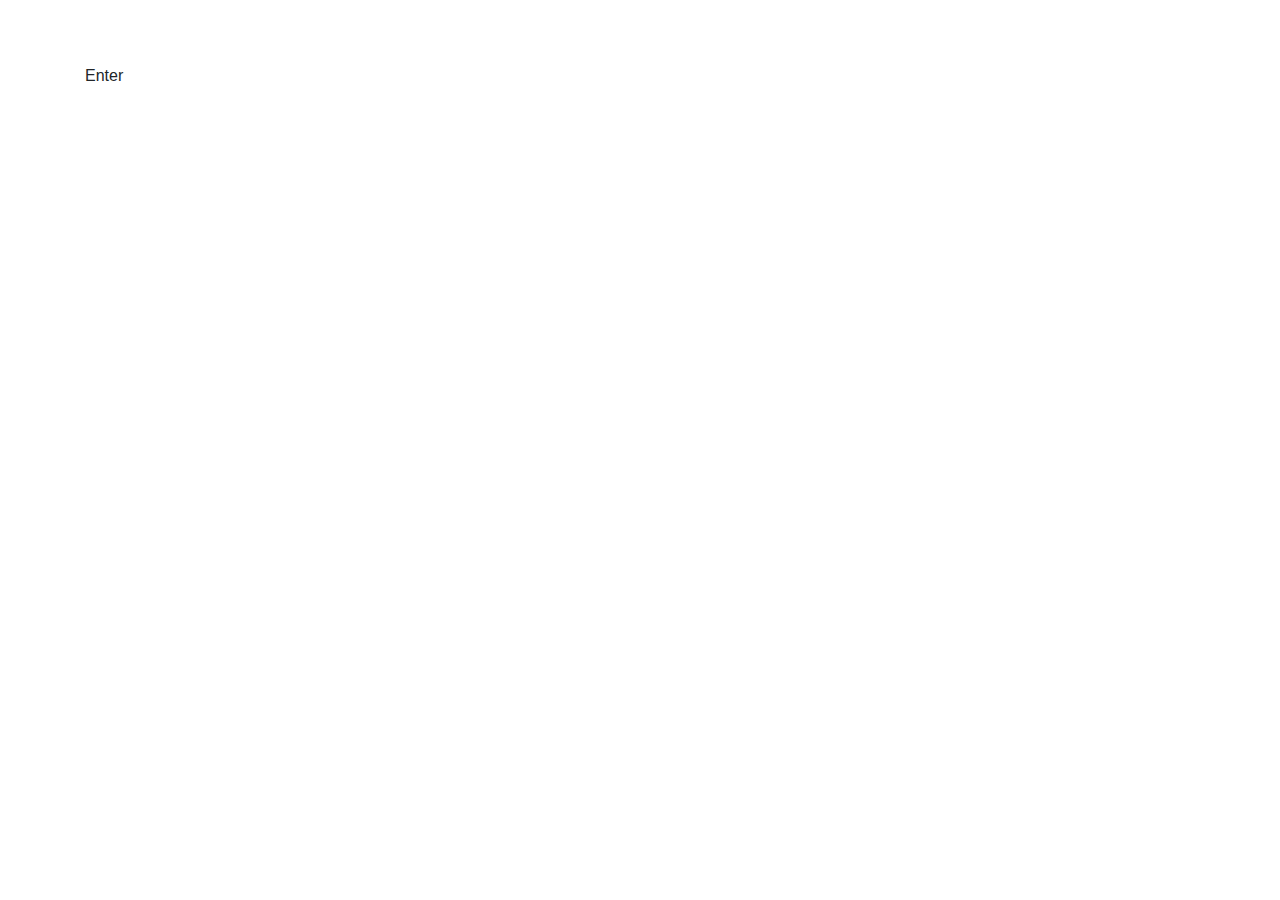
==== index.html @ bea9dc43 "Update index.html" ====
<!DOCTYPE html>
<html lang="en" >
<head>
  <meta charset="UTF-8">
  <title>About the "Horrifying Sculptures"</title>
  <link rel='stylesheet' href='https://fonts.googleapis.com/css?family=Source+Code+Pro'>
<link rel='stylesheet' href='https://cdnjs.cloudflare.com/ajax/libs/twitter-bootstrap/4.0.0-beta.2/css/bootstrap.css'><link rel="stylesheet" href="mail/style.css">



       <html lang="en" {IF CLASSES}class="classes"{/IF}>



  <meta charset="UTF-8">

      
  
      
   
  </head>

<body>



  <div class="stelle bianche"></div>
        <div class="stelle giganti"></div>
<div class="container py-5">
  <div class="output" id="output">
    <h1 class="cursor"></h1>
    <p></p>
  </div>
  <div class="bob" onclick="https://khipumancer.github.io/horripilante.html';">Enter</div>
</div>
</body>
</html>
<!-- partial -->
  <script src='https://cdnjs.cloudflare.com/ajax/libs/jquery/3.2.1/jquery.min.js'></script><script  src="mail/script.js"></script>

</body>
</html>
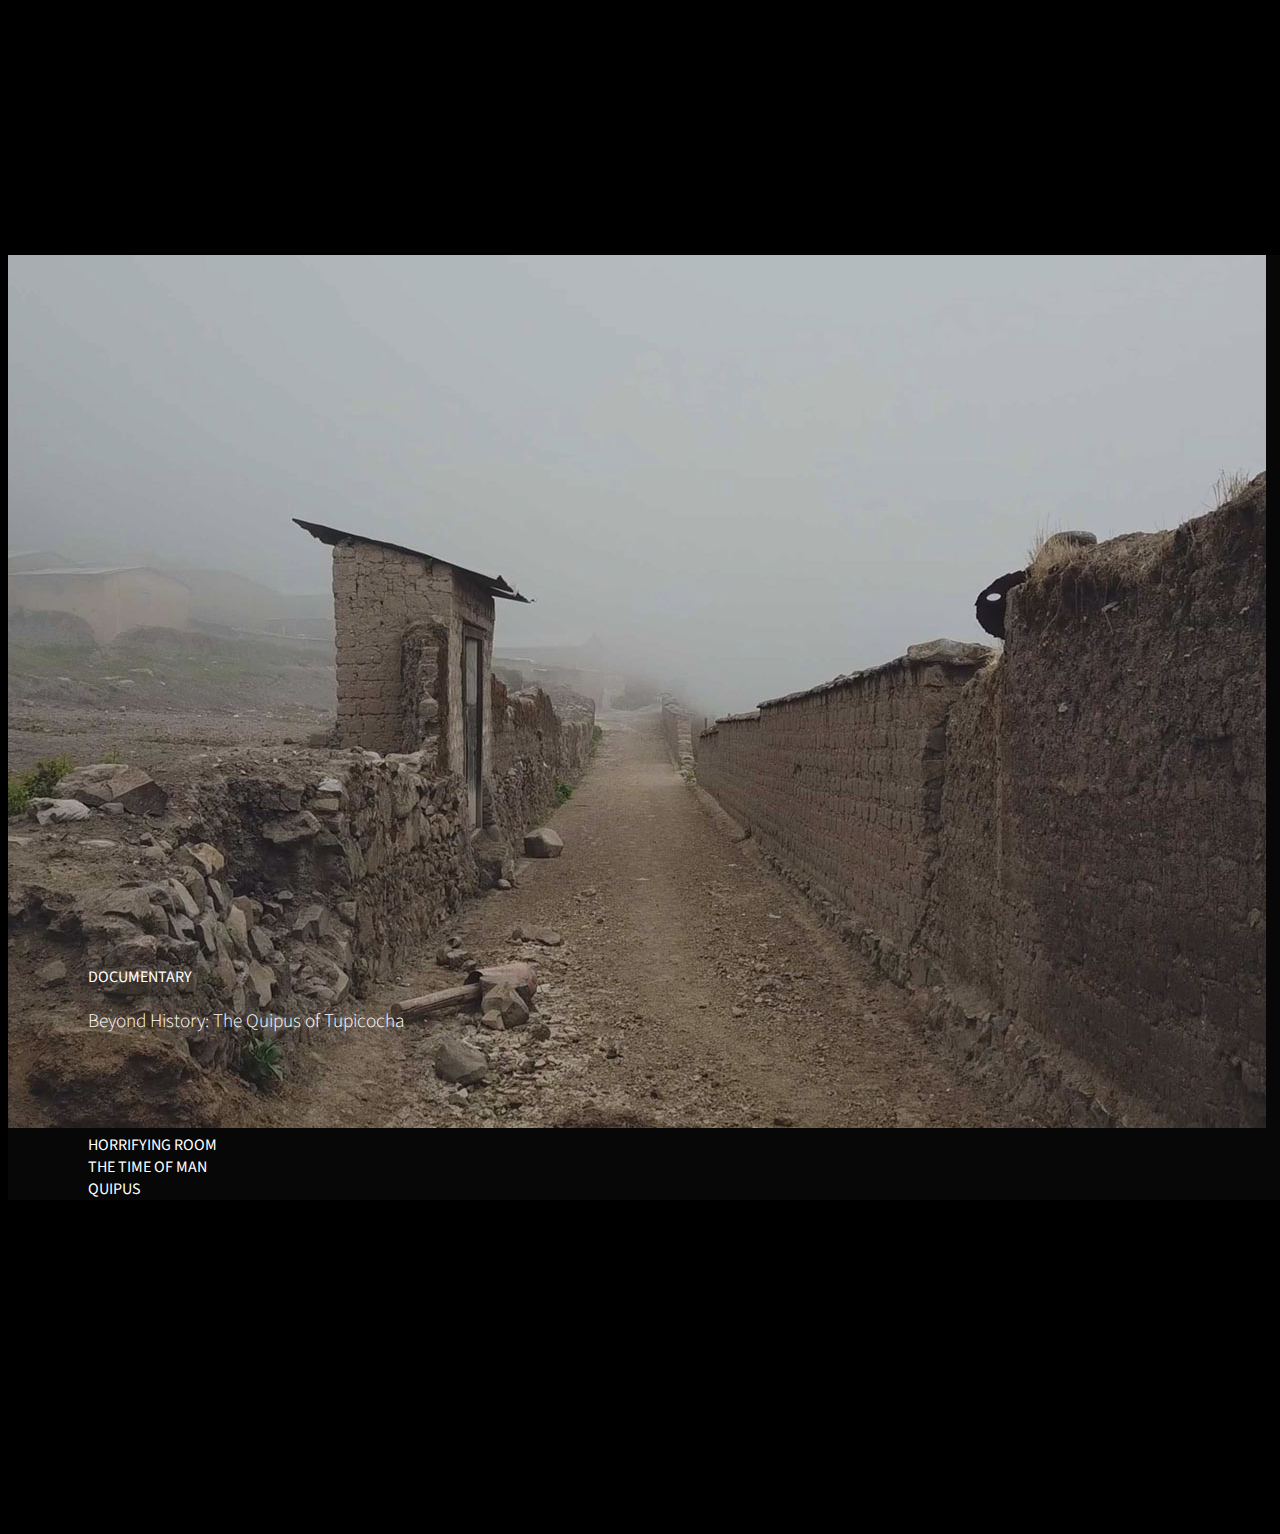
==== commit 65ad90ac: "Update index.html" ====
--- a/index.html
+++ b/index.html
@@ -1,43 +1,140 @@
 <!DOCTYPE html>
-<html lang="en" >
+<html lang="en">
+
 <head>
-  <meta charset="UTF-8">
-  <title>About the "Horrifying Sculptures"</title>
-  <link rel='stylesheet' href='https://fonts.googleapis.com/css?family=Source+Code+Pro'>
-<link rel='stylesheet' href='https://cdnjs.cloudflare.com/ajax/libs/twitter-bootstrap/4.0.0-beta.2/css/bootstrap.css'><link rel="stylesheet" href="mail/style.css">
+
+  <meta charset="utf-8">
+  <meta name="viewport" content="width=device-width, initial-scale=1, shrink-to-fit=no">
+  <meta name="description" content="">
+  <meta name="author" content="">
+
+  <title>Knot of Code</title>
+
+  <!-- Bootstrap Core CSS -->
+  <link href="vendor/bootstrap/css/bootstrap.min.css" rel="stylesheet">
+
+  <!-- Custom Fonts -->
+  <link href="vendor/fontawesome-free/css/all.min.css" rel="stylesheet" type="text/css">
+  <link href="https://fonts.googleapis.com/css?family=Source+Sans+Pro:300,400,700,300italic,400italic,700italic" rel="stylesheet" type="text/css">
+  <link href="vendor/simple-line-icons/css/simple-line-icons.css" rel="stylesheet">
+
+  <!-- Custom CSS -->
+  <link href="css/stylish-portfolio.min.css" rel="stylesheet">
+
+</head>
+
+<!--<body id="page-top">
 
 
 
-       <html lang="en" {IF CLASSES}class="classes"{/IF}>
+   Header 
+  <header class="masthead d-flex">
+    <div class="container text-center my-auto">
+      <h1 class="mb-1">Knot of Code</h1>
+      <h3 class="mb-5">
+        <em>Nudo de Código</em>
+      </h3>
+     <!--  <a class="btn btn-primary btn-xl js-scroll-trigger" href="#about">Find Out More</a>
+    </div>
+    <div class="overlay"></div>
+  </header>-->
 
 
+  <!-- Portfolio -->
+  <section class="content-section" id="portfolio">
+    <div class="container">
+      <div class="content-section-heading text-center">
+      <!-- <div class="container text-center my-auto">-->
+      <h1 class="mb-1">Knot of Code</h1>
+      <h3 class="mb-5">
+        <em>Nudo de Código</em>
+      </h3>
+     <!--  <a class="btn btn-primary btn-xl js-scroll-trigger" href="#about">Find Out More</a>-->
+   
+        
+    
+      <div class="row no-gutters">
+<div class="col-lg-6">
+          <a class="portfolio-item" href="https://khipus.github.io/">
+            <div class="caption">
+              <div class="caption-content">
+                <div class="h2">DOCUMENTARY</div>
+                <p class="mb-0">Beyond History: The Quipus of Tupicocha</p>
+              </div>
+            </div>
+            <img class="img-fluid" src="images/chico1.jpg" alt="">
+          </a>
+        </div>
+      
+        <div class="col-lg-6">
+          <a class="portfolio-item" href="https://khipumancer.github.io/index1.html">
+            <div class="caption">
+              <div class="caption-content">
+                <div class="h2">HORRIFYING ROOM</div>
+                <p class="mb-0">Virtual Space and Spoken Poetry</p>
+              </div>
+            </div>
+            <img class="img-fluid" src="images/web.jpg" alt="">
+          </a>
+        </div>
+ 
+      <div class="col-lg-6">
+          <a class="portfolio-item" href="https://khipumancer.github.io/index1.html">
+            <div class="caption">
+              <div class="caption-content">
+                <div class="h2">THE TIME OF MAN</div>
+                <p class="mb-0">AIELSON vinyl record</p>
+              </div>
+            </div>
+            <img class="img-fluid" src="images/chico.jpg" alt="">
+          </a>
+        </div>
+     <div class="col-lg-6">
+          <a class="portfolio-item" href="#!">
+            <div class="caption">
+              <div class="caption-content">
+                <div class="h2">QUIPUS</div>
+                <p class="mb-0">About the Project</p>
+              </div>
+            </div>
+            <img class="img-fluid" src="images/quipuenrollado.jpg" alt="">
+          </a>
+       </div>
+      </div>
+     </div>
+      </div>
+ </div>
+      </div>
+  
+         </div>
+        
+     </div>
+     </div>
+  </section>
 
-  <meta charset="UTF-8">
+  <!-- Footer -->
+  <footer class="footer text-center">
+    <div class="container">
+      
+      <p class="text-muted small mb-0">Copyright &copy; Paola Torres Núñez del Prado - 2020</p>
+    </div>
+  </footer>
 
-      
-  
-      
-   
-  </head>
+  <!-- Scroll to Top Button-->
+  <a class="scroll-to-top rounded js-scroll-trigger" href="#page-top">
+    <i class="fas fa-angle-up"></i>
+  </a>
 
-<body>
+  <!-- Bootstrap core JavaScript -->
+  <script src="vendor/jquery/jquery.min.js"></script>
+  <script src="vendor/bootstrap/js/bootstrap.bundle.min.js"></script>
 
+  <!-- Plugin JavaScript -->
+  <script src="vendor/jquery-easing/jquery.easing.min.js"></script>
 
-
-  <div class="stelle bianche"></div>
-        <div class="stelle giganti"></div>
-<div class="container py-5">
-  <div class="output" id="output">
-    <h1 class="cursor"></h1>
-    <p></p>
-  </div>
-  <div class="bob" onclick="https://khipumancer.github.io/horripilante.html';">Enter</div>
-</div>
-</body>
-</html>
-<!-- partial -->
-  <script src='https://cdnjs.cloudflare.com/ajax/libs/jquery/3.2.1/jquery.min.js'></script><script  src="mail/script.js"></script>
+  <!-- Custom scripts for this template -->
+  <script src="js/stylish-portfolio.min.js"></script>
 
 </body>
+
 </html>
-    
--- a/css/stylish-portfolio.min.css
+++ b/css/stylish-portfolio.min.css
@@ -0,0 +1,6 @@
+/*!
+ * Start Bootstrap - Stylish Portfolio v5.0.8 (https://startbootstrap.com/themes/stylish-portfolio)
+ * Copyright 2013-2020 Start Bootstrap
+ * Licensed under MIT (https://github.com/StartBootstrap/startbootstrap-stylish-portfolio/blob/master/LICENSE)
+
+  */body,html{background:rgba(0,0,0,1); width:100%;height:100%}body{font-family:'Source Sans Pro'}.btn-xl{padding:1.25rem 2.5rem}.content-section{padding-top:7.5rem;padding-bottom:7.5rem}.content-section-heading h2{font-size:3rem}.content-section-heading h3{font-size:1rem;text-transform:uppercase}h1,h2,h3,h4,h5,h6{font-weight:700}.text-faded{color:rgba(255,255,255,.7)}.map{height:30rem}@media (max-width:992px){.map{height:75%}}.map iframe{pointer-events:none}.scroll-to-top{position:fixed;right:15px;bottom:15px;display:none;width:50px;height:50px;text-align:center;color:#fff;background:rgba(52,58,64,.5);line-height:45px}.scroll-to-top:focus,.scroll-to-top:hover{color:#fff}.scroll-to-top:hover{background:#343a40}.scroll-to-top i{font-weight:800}.masthead{min-height:30rem;position:relative;display:table;width:100%;height:auto;padding-top:8rem;padding-bottom:8rem;background:linear-gradient(90deg,rgba(255,255,255,.1) 0,rgba(255,255,255,.1) 100%),url(../img/bg-masthead.jpg);background-position:center center;background-repeat:no-repeat;background-size:cover}.masthead h1{font-size:4rem;margin:0;padding:0}@media (min-width:992px){.masthead{height:100vh}.masthead h1{font-size:5.5rem}}#sidebar-wrapper{position:fixed;z-index:2;right:0;width:250px;height:100%;transition:all .4s ease 0s;transform:translateX(250px);background:#1d809f;border-left:1px solid rgba(255,255,255,.1)}.sidebar-nav{position:absolute;top:0;width:250px;margin:0;padding:0;list-style:none}.sidebar-nav li.sidebar-nav-item a{display:block;text-decoration:none;color:#fff;padding:15px}.sidebar-nav li a:hover{text-decoration:none;color:#fff;background:rgba(255,255,255,.2)}.sidebar-nav li a:active,.sidebar-nav li a:focus{text-decoration:none}.sidebar-nav>.sidebar-brand{font-size:1.2rem;background:rgba(52,58,64,.1);height:80px;line-height:50px;padding-top:15px;padding-bottom:15px;padding-left:15px}.sidebar-nav>.sidebar-brand a{color:#fff}.sidebar-nav>.sidebar-brand a:hover{color:#fff;background:0 0}#sidebar-wrapper.active{right:250px;width:250px;transition:all .4s ease 0s}.menu-toggle{position:fixed;right:15px;top:15px;width:50px;height:50px;text-align:center;color:#fff;background:rgba(52,58,64,.5);line-height:50px;z-index:999}.menu-toggle:focus,.menu-toggle:hover{color:#fff}.menu-toggle:hover{background:#343a40}.service-icon{background-color:#fff;color:#1d809f;height:7rem;width:7rem;display:block;line-height:7.5rem;font-size:2.25rem;box-shadow:0 3px 3px 0 rgba(0,0,0,.1)}.callout{padding:15rem 0;background:linear-gradient(90deg,rgba(255,255,255,.1) 0,rgba(255,255,255,.1) 100%),url(../img/bg-callout.jpg);background-position:center center;background-repeat:no-repeat;background-size:cover}.callout h2{font-size:3.5rem;font-weight:700;display:block;max-width:30rem}.portfolio-item{display:block;position:relative;overflow:hidden;max-width:530px;margin:auto auto 1rem}.portfolio-item .caption{display:flex;height:100%;width:100%;background-color:rgba(33,37,41,.2);position:absolute;top:0;bottom:0;z-index:1}.portfolio-item .caption .caption-content{color:#fff;margin:auto 2rem 2rem}.portfolio-item .caption .caption-content h2{font-size:.8rem;text-transform:uppercase}.portfolio-item .caption .caption-content p{font-weight:300;font-size:1.2rem}@media (min-width:992px){.portfolio-item{max-width:none;margin:0}.portfolio-item .caption{transition:background-color .7s,-webkit-clip-path .25s ease-out;transition:clip-path .25s ease-out,background-color .7s;transition:clip-path .25s ease-out,background-color .7s,-webkit-clip-path .25s ease-out;-webkit-clip-path:inset(0);clip-path:inset(0)}.portfolio-item .caption .caption-content{transition:opacity .25s;margin-left:5rem;margin-right:5rem;margin-bottom:5rem}.portfolio-item img{transition:-webkit-clip-path .25s ease-out;transition:clip-path .25s ease-out;transition:clip-path .25s ease-out,-webkit-clip-path .25s ease-out;-webkit-clip-path:inset(-1px);clip-path:inset(-1px)}.portfolio-item:hover img{-webkit-clip-path:inset(2rem);clip-path:inset(2rem)}.portfolio-item:hover .caption{background-color:rgba(29,128,159,.9);-webkit-clip-path:inset(2rem);clip-path:inset(2rem)}}.map iframe{height:100%;width:100%;border:0}footer.footer{padding-top:5rem;padding-bottom:5rem}footer.footer .social-link{display:block;height:4rem;width:4rem;line-height:4.3rem;font-size:1.5rem;background-color:#1d809f;transition:background-color .15s ease-in-out;box-shadow:0 3px 3px 0 rgba(0,0,0,.1)}footer.footer .social-link:hover{background-color:#155d74;text-decoration:none}a{color:#1d809f}a:active,a:focus,a:hover{color:#155d74}.btn-primary{background-color:#1d809f!important;border-color:#1d809f!important;color:#fff!important}.btn-primary:active,.btn-primary:focus,.btn-primary:hover{background-color:#155d74!important;border-color:#155d74!important}.btn-secondary{background-color:#ecb807!important;border-color:#ecb807!important;color:#fff!important}.btn-secondary:active,.btn-secondary:focus,.btn-secondary:hover{background-color:#ba9106!important;border-color:#ba9106!important}.btn-dark{color:#fff!important}.btn{box-shadow:0 3px 3px 0 rgba(0,0,0,.1);font-weight:700}.bg-primary{background-color:#1d809f!important}.text-primary{color:#1d809f!important}.text-secondary{color:#ecb807!important}
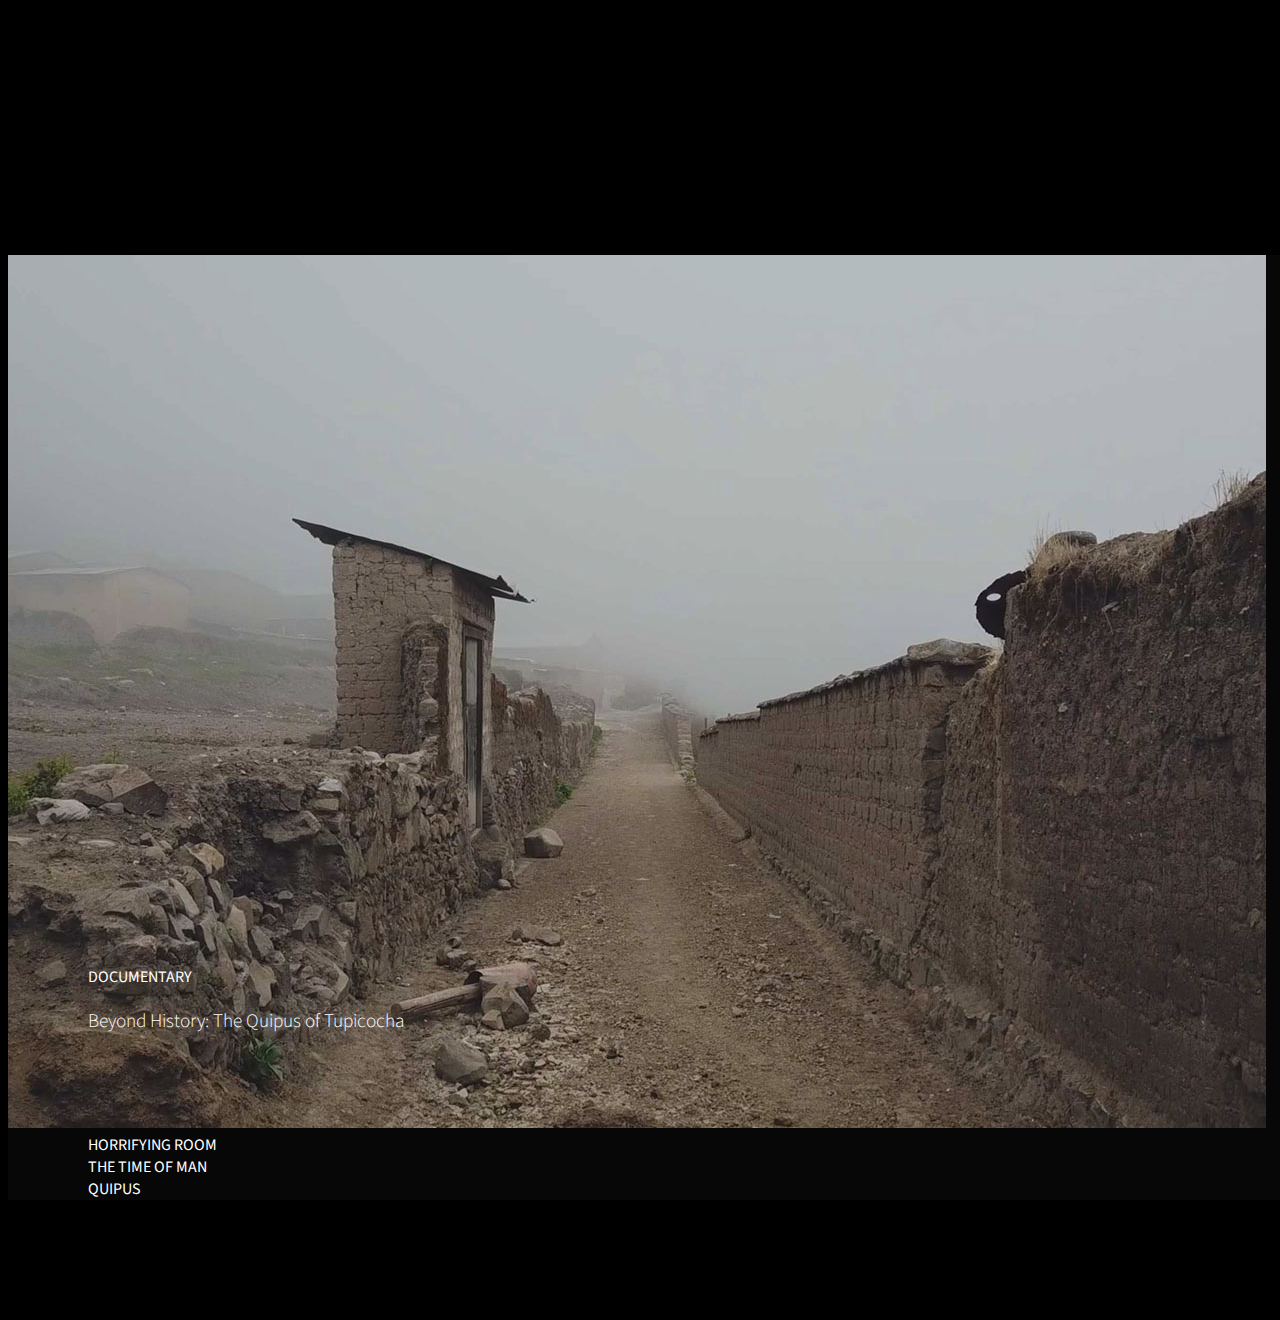
==== commit eeb8cb62: "Update index.html" ====
--- a/index.html
+++ b/index.html
@@ -79,7 +79,7 @@
         </div>
  
       <div class="col-lg-6">
-          <a class="portfolio-item" href="https://khipumancer.github.io/index1.html">
+          <a class="portfolio-item" href="">
             <div class="caption">
               <div class="caption-content">
                 <div class="h2">THE TIME OF MAN</div>
@@ -90,7 +90,7 @@
           </a>
         </div>
      <div class="col-lg-6">
-          <a class="portfolio-item" href="#!">
+          <a class="portfolio-item" href="https://khipumancer.github.io/about.html">
             <div class="caption">
               <div class="caption-content">
                 <div class="h2">QUIPUS</div>
@@ -113,17 +113,7 @@
   </section>
 
   <!-- Footer -->
-  <footer class="footer text-center">
-    <div class="container">
-      
-      <p class="text-muted small mb-0">Copyright &copy; Paola Torres Núñez del Prado - 2020</p>
-    </div>
-  </footer>
-
-  <!-- Scroll to Top Button-->
-  <a class="scroll-to-top rounded js-scroll-trigger" href="#page-top">
-    <i class="fas fa-angle-up"></i>
-  </a>
+  
 
   <!-- Bootstrap core JavaScript -->
   <script src="vendor/jquery/jquery.min.js"></script>
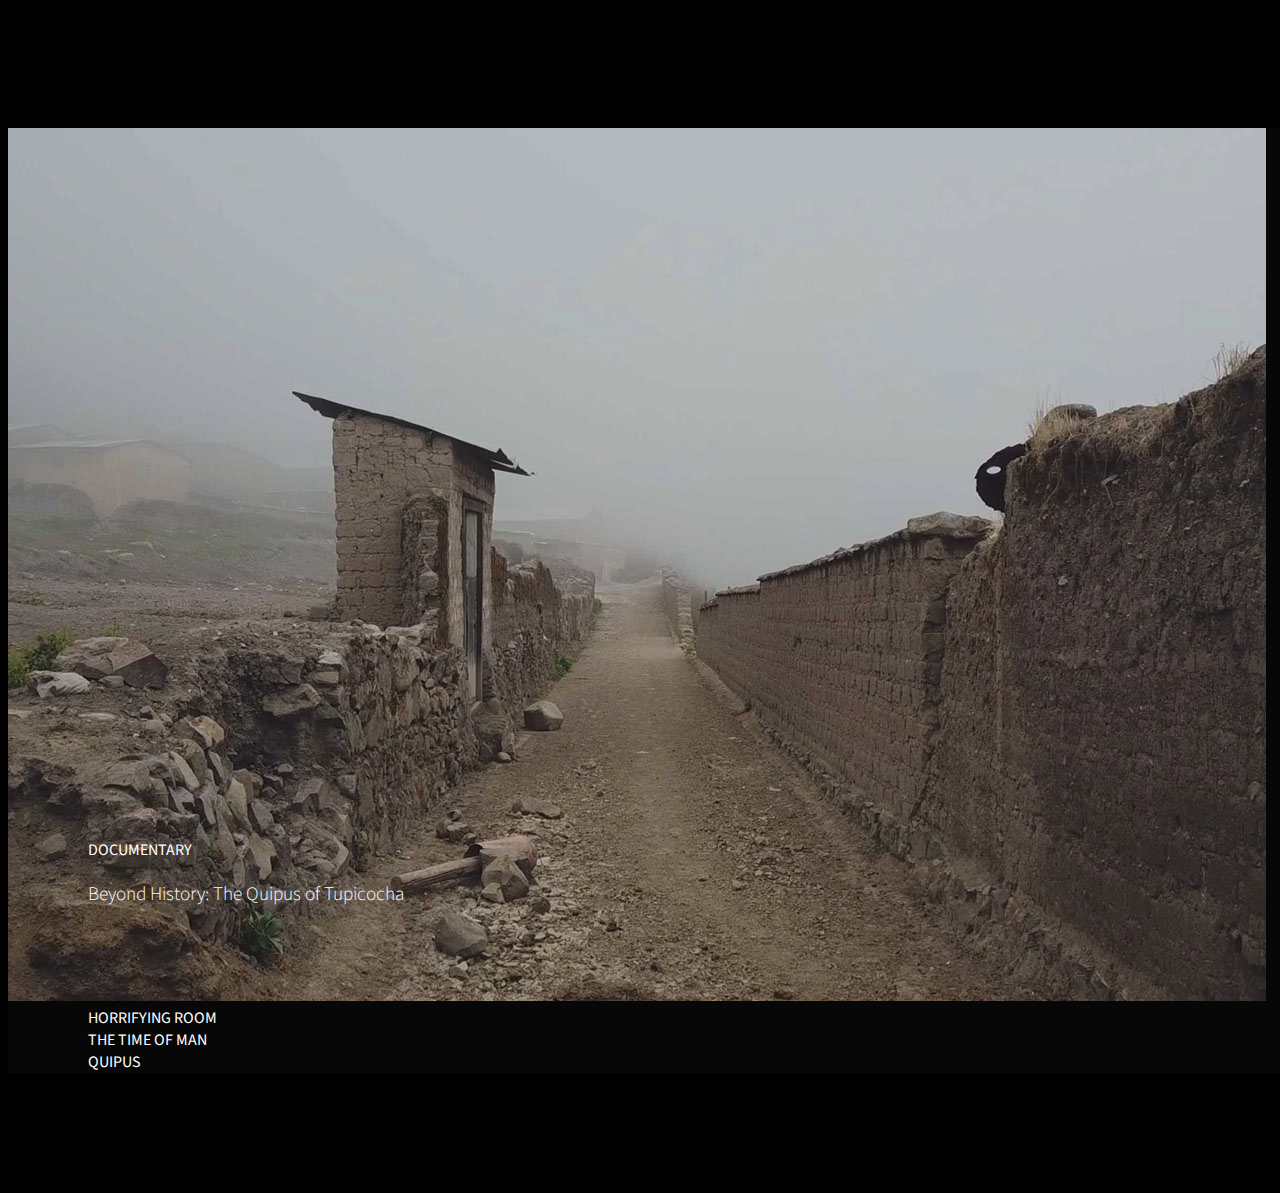
==== commit b4f8acae: "Update index.html" ====
--- a/index.html
+++ b/index.html
@@ -45,10 +45,7 @@
     <div class="container">
       <div class="content-section-heading text-center">
       <!-- <div class="container text-center my-auto">-->
-      <h1 class="mb-1">Knot of Code</h1>
-      <h3 class="mb-5">
-        <em>Nudo de Código</em>
-      </h3>
+    
      <!--  <a class="btn btn-primary btn-xl js-scroll-trigger" href="#about">Find Out More</a>-->
    
         
@@ -79,7 +76,7 @@
         </div>
  
       <div class="col-lg-6">
-          <a class="portfolio-item" href="">
+          <a class="portfolio-item" href="https://khipumancer.github.io/album.html">
             <div class="caption">
               <div class="caption-content">
                 <div class="h2">THE TIME OF MAN</div>
